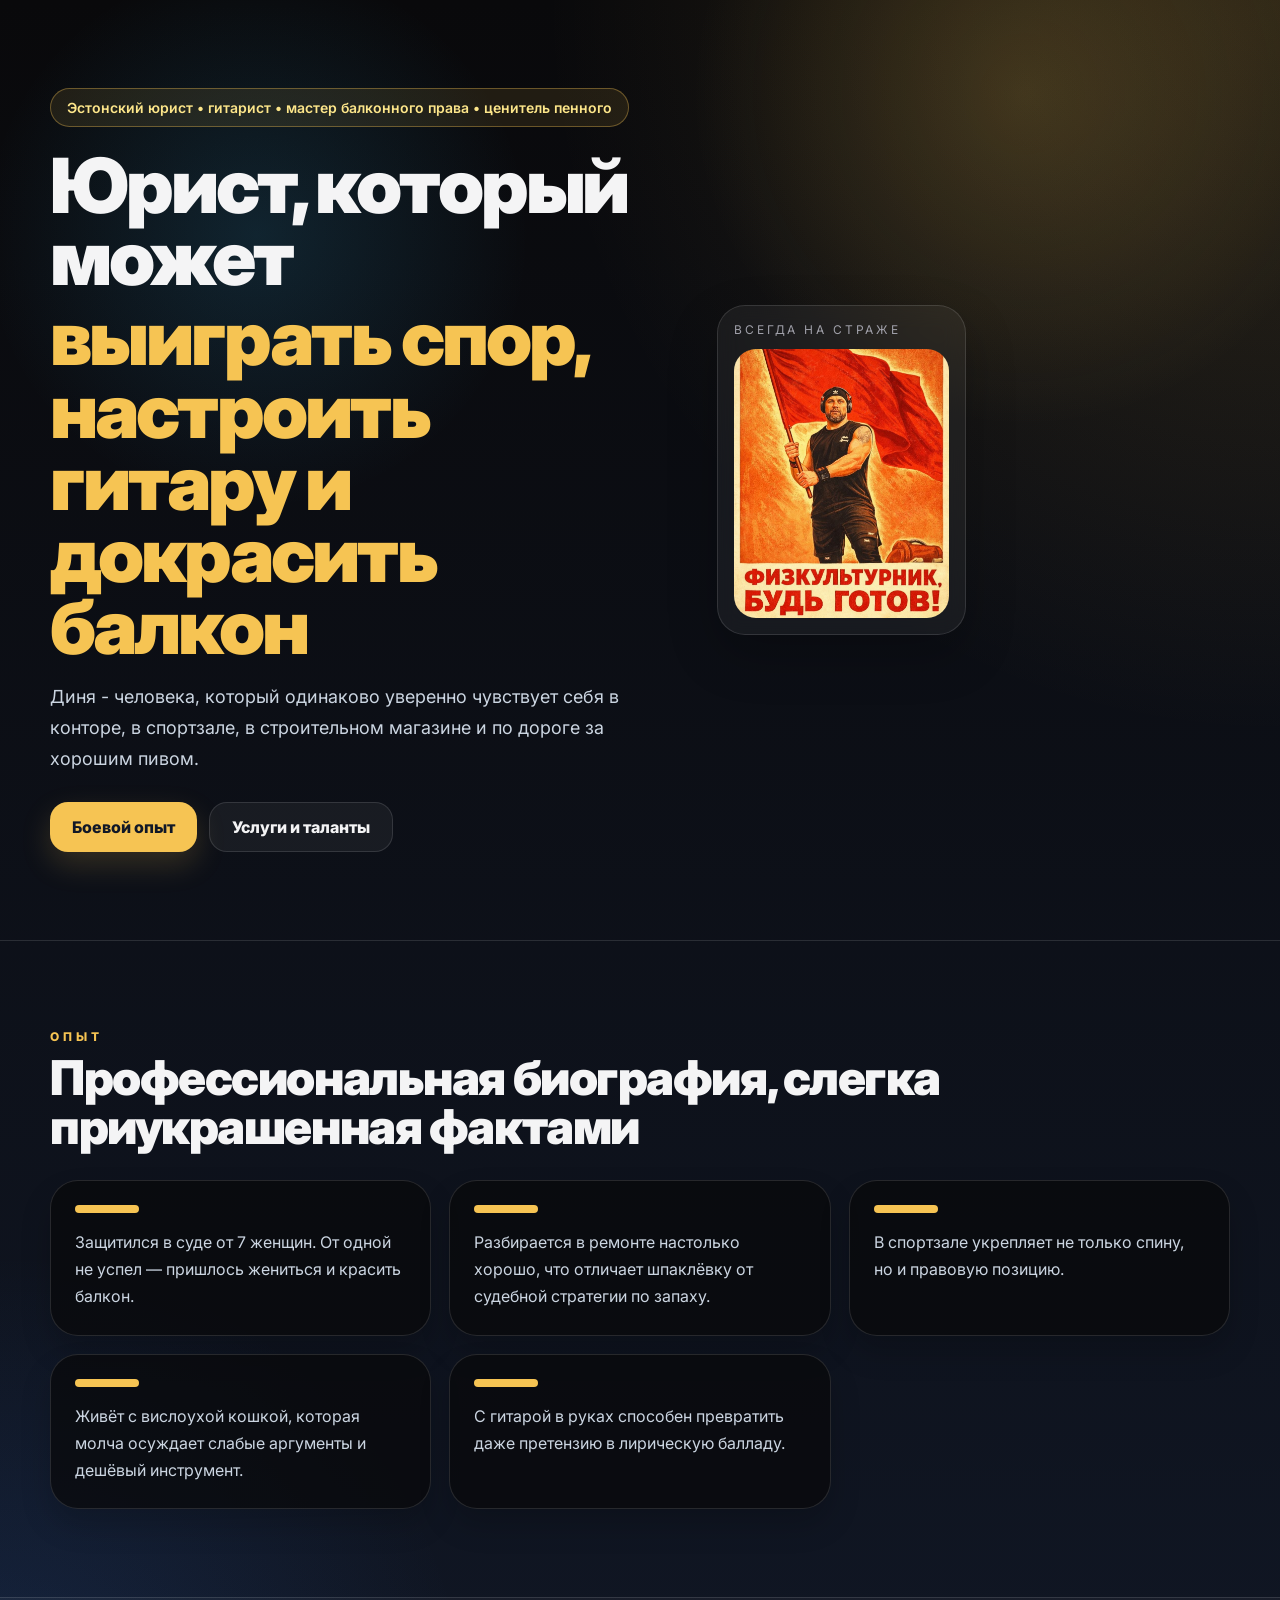
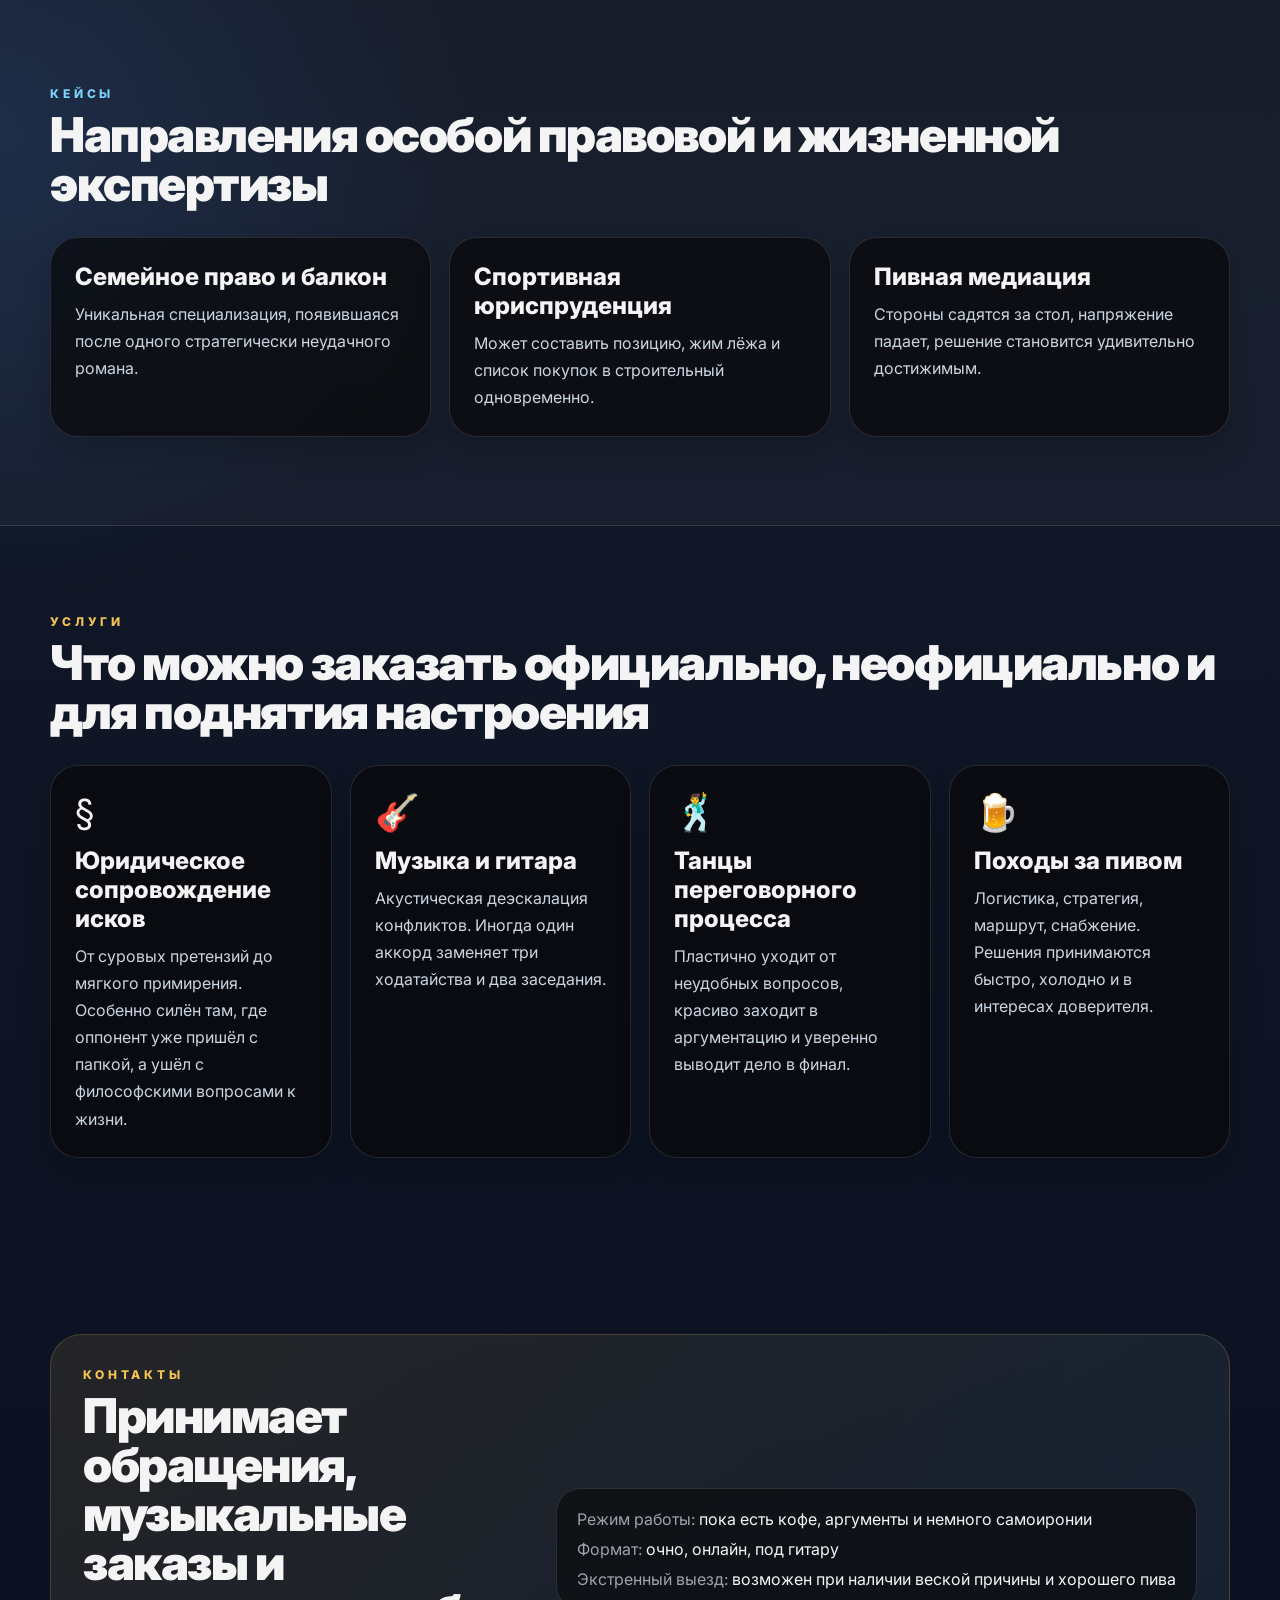
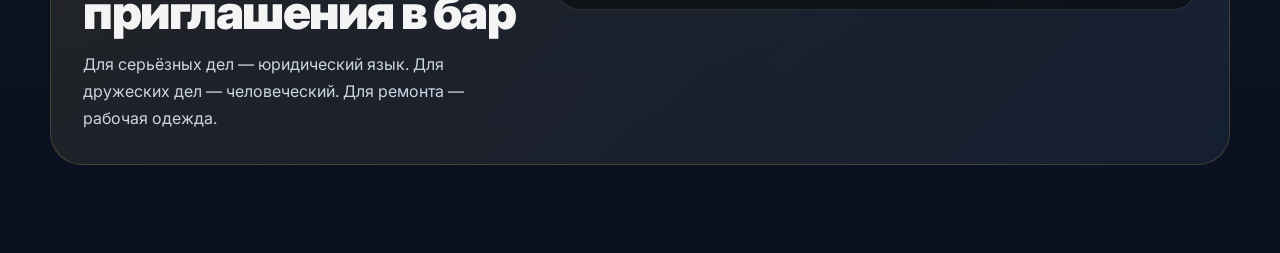
==== index.html @ 0b6e8598 "Update" ====
<!doctype html>
<html lang="ru">
<head>
  <meta charset="UTF-8" />
  <meta name="viewport" content="width=device-width, initial-scale=1.0" />
  <title>Ну, Диня, ёпта. Ваш юрист в Эстонии</title>
  <meta name="description" content="Шуточный сайт-визитка эстонского юриста: суды, гитара, ремонт, кошка и походы за пивом." />
  <link rel="preconnect" href="https://fonts.googleapis.com">
  <link rel="preconnect" href="https://fonts.gstatic.com" crossorigin>
  <link href="https://fonts.googleapis.com/css2?family=Inter:wght@400;500;700;800;900&display=swap" rel="stylesheet">
  <link rel="stylesheet" href="styles.css" />
</head>
<body>
  <header class="hero">
    <div class="hero__overlay"></div>
    <div class="container hero__grid">
      <div class="hero__content">
        <div class="badge">Эстонский юрист • гитарист • мастер балконного права • ценитель пенного</div>
        <h1>
          Юрист, который может
          <span>выиграть спор, настроить гитару и докрасить балкон</span>
        </h1>
        <p>
          Диня - человека, который одинаково уверенно чувствует себя в конторе,
          в спортзале, в строительном магазине и по дороге за хорошим пивом.
        </p>
        <div class="hero__actions">
          <a class="btn btn--primary" href="#experience">Боевой опыт</a>
          <a class="btn btn--ghost" href="#services">Услуги и таланты</a>
        </div>
      </div>
      <div class="hero__cards">
        <article class="image-card">
          <div class="image-card__label">Всегда на страже</div>
          <img src="assets/hero.png" alt="Карикатура эстонского юриста" />
        </article>
      </div>
    </div>
  </header>

  <main>
    <section id="experience" class="section container">
      <div class="section__head">
        <div class="section__eyebrow">Опыт</div>
        <h2>Профессиональная биография, слегка приукрашенная фактами</h2>
      </div>
      <div class="facts-grid">
        <article class="fact-card">
          <div class="fact-card__line"></div>
          <p>Защитился в суде от 7 женщин. От одной не успел — пришлось жениться и красить балкон.</p>
        </article>
        <article class="fact-card">
          <div class="fact-card__line"></div>
          <p>Разбирается в ремонте настолько хорошо, что отличает шпаклёвку от судебной стратегии по запаху.</p>
        </article>
        <article class="fact-card">
          <div class="fact-card__line"></div>
          <p>В спортзале укрепляет не только спину, но и правовую позицию.</p>
        </article>
        <article class="fact-card">
          <div class="fact-card__line"></div>
          <p>Живёт с вислоухой кошкой, которая молча осуждает слабые аргументы и дешёвый инструмент.</p>
        </article>
        <article class="fact-card">
          <div class="fact-card__line"></div>
          <p>С гитарой в руках способен превратить даже претензию в лирическую балладу.</p>
        </article>
      </div>
    </section>

    <section class="section section--alt">
      <div class="container">
        <div class="section__head">
          <div class="section__eyebrow section__eyebrow--blue">Кейсы</div>
          <h2>Направления особой правовой и жизненной экспертизы</h2>
        </div>
        <div class="cases-grid">
          <article class="case-card">
            <h3>Семейное право и балкон</h3>
            <p>Уникальная специализация, появившаяся после одного стратегически неудачного романа.</p>
          </article>
          <article class="case-card">
            <h3>Спортивная юриспруденция</h3>
            <p>Может составить позицию, жим лёжа и список покупок в строительный одновременно.</p>
          </article>
          <article class="case-card">
            <h3>Пивная медиация</h3>
            <p>Стороны садятся за стол, напряжение падает, решение становится удивительно достижимым.</p>
          </article>
        </div>
      </div>
    </section>

    <section id="services" class="section container">
      <div class="section__head">
        <div class="section__eyebrow">Услуги</div>
        <h2>Что можно заказать официально, неофициально и для поднятия настроения</h2>
      </div>
      <div class="services-grid">
        <article class="service-card">
          <div class="service-card__icon">§</div>
          <h3>Юридическое сопровождение исков</h3>
          <p>От суровых претензий до мягкого примирения. Особенно силён там, где оппонент уже пришёл с папкой, а ушёл с философскими вопросами к жизни.</p>
        </article>
        <article class="service-card">
          <div class="service-card__icon">🎸</div>
          <h3>Музыка и гитара</h3>
          <p>Акустическая деэскалация конфликтов. Иногда один аккорд заменяет три ходатайства и два заседания.</p>
        </article>
        <article class="service-card">
          <div class="service-card__icon">🕺</div>
          <h3>Танцы переговорного процесса</h3>
          <p>Пластично уходит от неудобных вопросов, красиво заходит в аргументацию и уверенно выводит дело в финал.</p>
        </article>
        <article class="service-card">
          <div class="service-card__icon">🍺</div>
          <h3>Походы за пивом</h3>
          <p>Логистика, стратегия, маршрут, снабжение. Решения принимаются быстро, холодно и в интересах доверителя.</p>
        </article>
      </div>
    </section>

    <section class="section container">
      <div class="contact-card">
        <div>
          <div class="section__eyebrow">Контакты</div>
          <h2>Принимает обращения, музыкальные заказы и приглашения в бар</h2>
          <p>Для серьёзных дел — юридический язык. Для дружеских дел — человеческий. Для ремонта — рабочая одежда.</p>
        </div>
        <div class="contact-meta">
          <div><span>Режим работы:</span> пока есть кофе, аргументы и немного самоиронии</div>
          <div><span>Формат:</span> очно, онлайн, под гитару</div>
          <div><span>Экстренный выезд:</span> возможен при наличии веской причины и хорошего пива</div>
        </div>
      </div>
    </section>
  </main>
</body>
</html>
---- styles.css ----
:root {
  --bg: #0f172a;
  --card: rgba(255,255,255,0.06);
  --card-solid: #18181b;
  --text: #f4f4f5;
  --muted: #cbd5e1;
  --line: rgba(255,255,255,0.12);
  --gold: #f6c453;
  --gold-deep: #edb726;
  --blue: #7dd3fc;
}

* { box-sizing: border-box; }
html { scroll-behavior: smooth; }
body {
  margin: 0;
  font-family: Inter, system-ui, sans-serif;
  color: var(--text);
  background:
    radial-gradient(circle at top right, rgba(246,196,83,.15), transparent 20%),
    radial-gradient(circle at left, rgba(59,130,246,.14), transparent 22%),
    linear-gradient(180deg, #09090b 0%, #111827 55%, #0b1020 100%);
}
img { display: block; max-width: 100%; }
.container { width: min(1180px, calc(100% - 32px)); margin: 0 auto; }
.section { padding: 88px 0; }
.section--alt { background: rgba(255,255,255,0.03); border-block: 1px solid var(--line); }
.section__head { margin-bottom: 28px; }
.section__eyebrow {
  margin-bottom: 10px;
  color: var(--gold);
  text-transform: uppercase;
  letter-spacing: .32em;
  font-size: 12px;
  font-weight: 800;
}
.section__eyebrow--blue { color: var(--blue); }
h1, h2, h3, p { margin: 0; }
h1 { font-size: clamp(42px, 6vw, 76px); line-height: 0.95; font-weight: 900; letter-spacing: -0.04em; }
h1 span { display: block; color: var(--gold); margin-top: 8px; }
h2 { font-size: clamp(30px, 4vw, 48px); line-height: 1.02; font-weight: 900; letter-spacing: -0.03em; }
h3 { font-size: 24px; font-weight: 800; }
p { line-height: 1.7; color: var(--muted); }

.hero { position: relative; overflow: hidden; border-bottom: 1px solid var(--line); }
.hero__overlay {
  position: absolute; inset: 0;
  background:
    radial-gradient(circle at 80% 10%, rgba(246,196,83,.16), transparent 25%),
    radial-gradient(circle at 20% 25%, rgba(56,189,248,.14), transparent 22%);
}
.hero__grid {
  position: relative;
  display: grid;
  grid-template-columns: 1.1fr 0.9fr;
  gap: 40px;
  align-items: center;
  padding: 88px 0;
}
.hero__content p { max-width: 700px; font-size: 18px; margin-top: 20px; }
.badge {
  display: inline-flex;
  padding: 10px 16px;
  border-radius: 999px;
  border: 1px solid rgba(246,196,83,.35);
  background: rgba(246,196,83,.10);
  color: #fde68a;
  font-size: 14px;
  font-weight: 600;
  margin-bottom: 22px;
}
.hero__actions { display: flex; flex-wrap: wrap; gap: 12px; margin-top: 28px; }
.btn {
  display: inline-flex;
  align-items: center;
  justify-content: center;
  padding: 14px 22px;
  border-radius: 18px;
  text-decoration: none;
  font-weight: 800;
  transition: transform .2s ease, background .2s ease, border-color .2s ease;
}
.btn:hover { transform: translateY(-2px); }
.btn--primary { background: var(--gold); color: #111827; box-shadow: 0 12px 30px rgba(246,196,83,.18); }
.btn--ghost { color: var(--text); border: 1px solid var(--line); background: rgba(255,255,255,.05); }
.hero__cards {
  display: grid;
  grid-template-columns: repeat(2, 1fr);
  gap: 16px;
}
.image-card {
  background: rgba(255,255,255,.05);
  border: 1px solid var(--line);
  border-radius: 28px;
  padding: 16px;
  backdrop-filter: blur(12px);
  box-shadow: 0 20px 50px rgba(0,0,0,.22);
}
.image-card__label {
  font-size: 12px;
  text-transform: uppercase;
  letter-spacing: .24em;
  color: #a1a1aa;
  margin-bottom: 12px;
}
.image-card img {
  border-radius: 22px;
  aspect-ratio: 4 / 5;
  width: 100%;
  object-fit: cover;
}
.facts-grid, .cases-grid, .services-grid {
  display: grid;
  gap: 18px;
}
.facts-grid { grid-template-columns: repeat(3, 1fr); }
.fact-card, .case-card, .service-card {
  border: 1px solid var(--line);
  border-radius: 28px;
  background: rgba(9,9,11,.72);
  padding: 24px;
  box-shadow: 0 16px 30px rgba(0,0,0,.18);
}
.fact-card__line {
  width: 64px; height: 8px; border-radius: 999px;
  background: var(--gold); margin-bottom: 16px;
}
.cases-grid { grid-template-columns: repeat(3, 1fr); }
.case-card p, .service-card p { margin-top: 10px; }
.services-grid { grid-template-columns: repeat(4, 1fr); }
.service-card__icon { font-size: 36px; margin-bottom: 12px; }
.contact-card {
  border: 1px solid rgba(246,196,83,.2);
  border-radius: 32px;
  padding: 32px;
  background: linear-gradient(135deg, rgba(246,196,83,.10), rgba(125,211,252,.08));
  display: grid;
  grid-template-columns: 1fr auto;
  gap: 24px;
  align-items: center;
}
.contact-card p { margin-top: 14px; max-width: 760px; }
.contact-meta {
  border: 1px solid var(--line);
  border-radius: 24px;
  background: rgba(9,9,11,.62);
  padding: 20px;
  min-width: 340px;
}
.contact-meta div + div { margin-top: 10px; }
.contact-meta span { color: #a1a1aa; }

@media (max-width: 1050px) {
  .hero__grid, .contact-card { grid-template-columns: 1fr; }
  .hero__cards { grid-template-columns: repeat(2, minmax(0, 1fr)); }
  .facts-grid, .cases-grid { grid-template-columns: repeat(2, 1fr); }
  .services-grid { grid-template-columns: repeat(2, 1fr); }
  .contact-meta { min-width: 0; }
}
@media (max-width: 700px) {
  .section { padding: 64px 0; }
  .hero__grid { padding: 64px 0; gap: 28px; }
  .hero__cards, .facts-grid, .cases-grid, .services-grid { grid-template-columns: 1fr; }
  .image-card, .fact-card, .case-card, .service-card { border-radius: 24px; }
  .btn { width: 100%; }
}
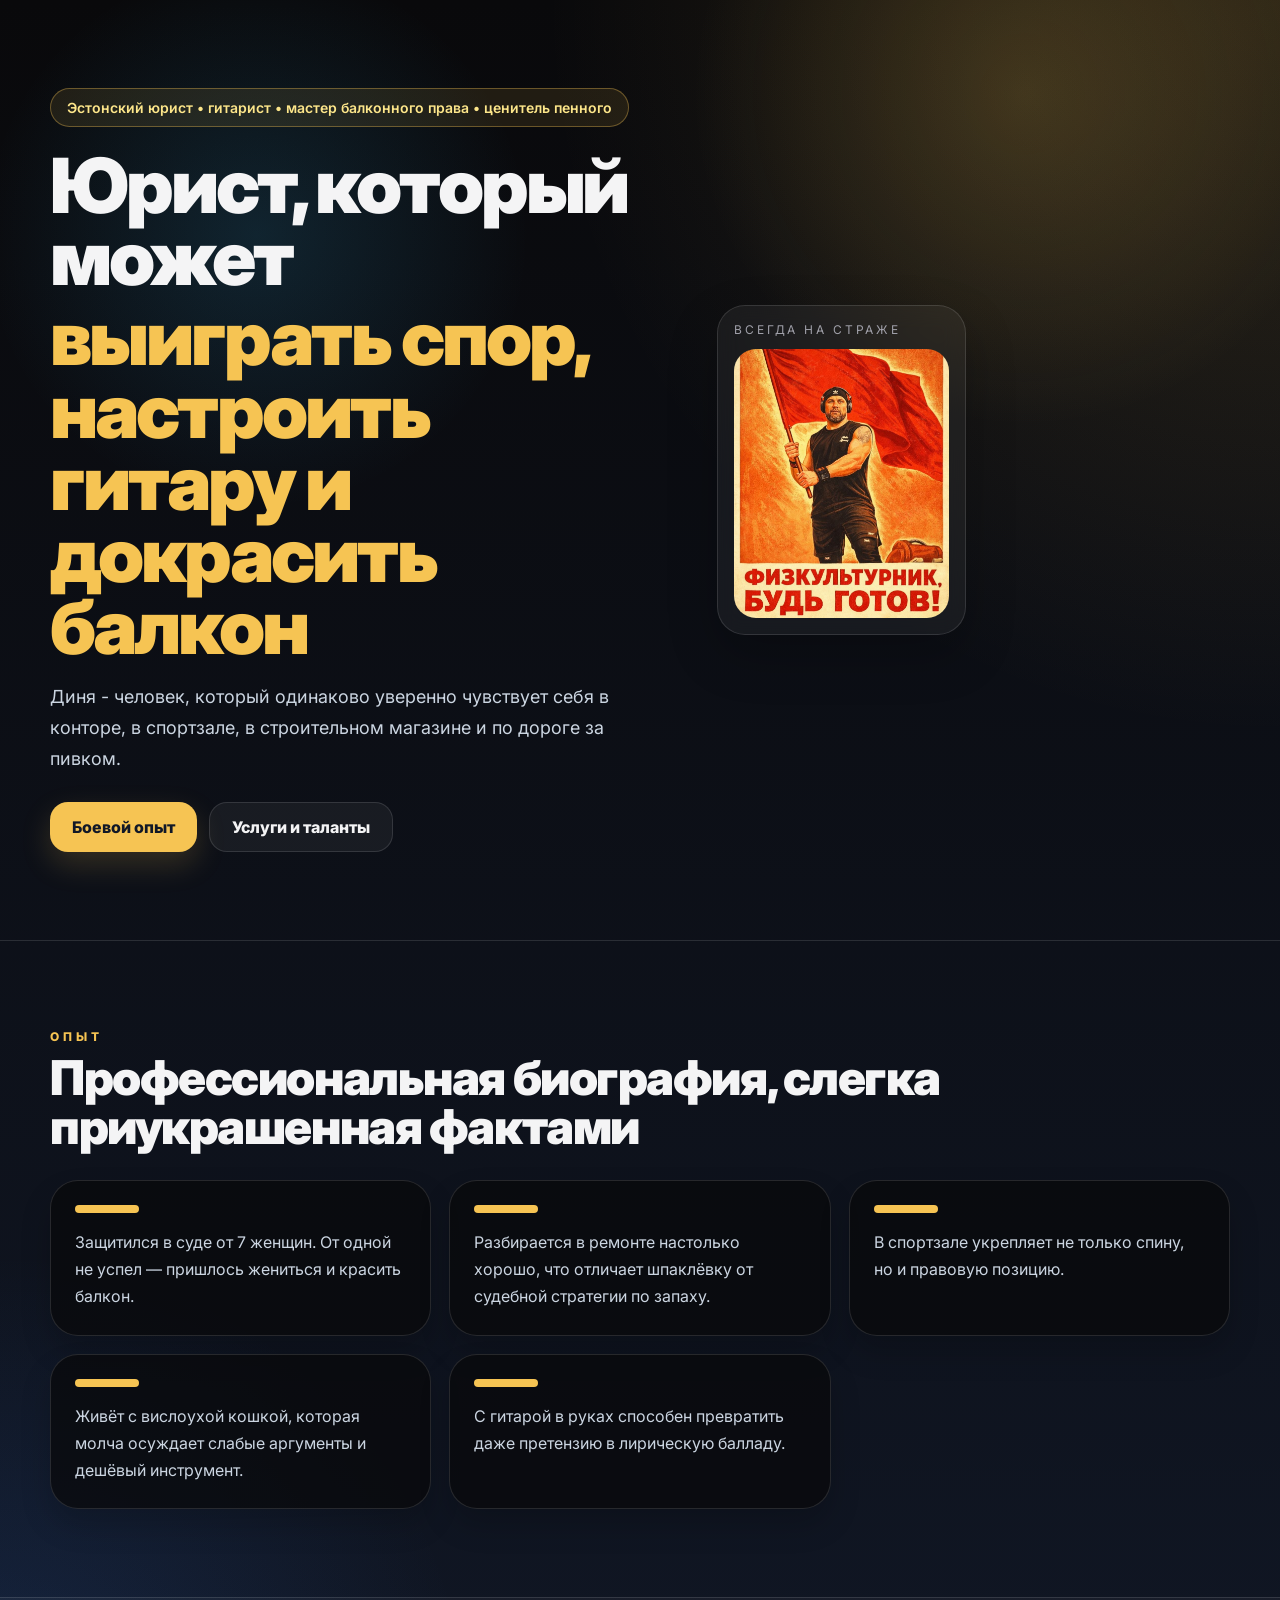
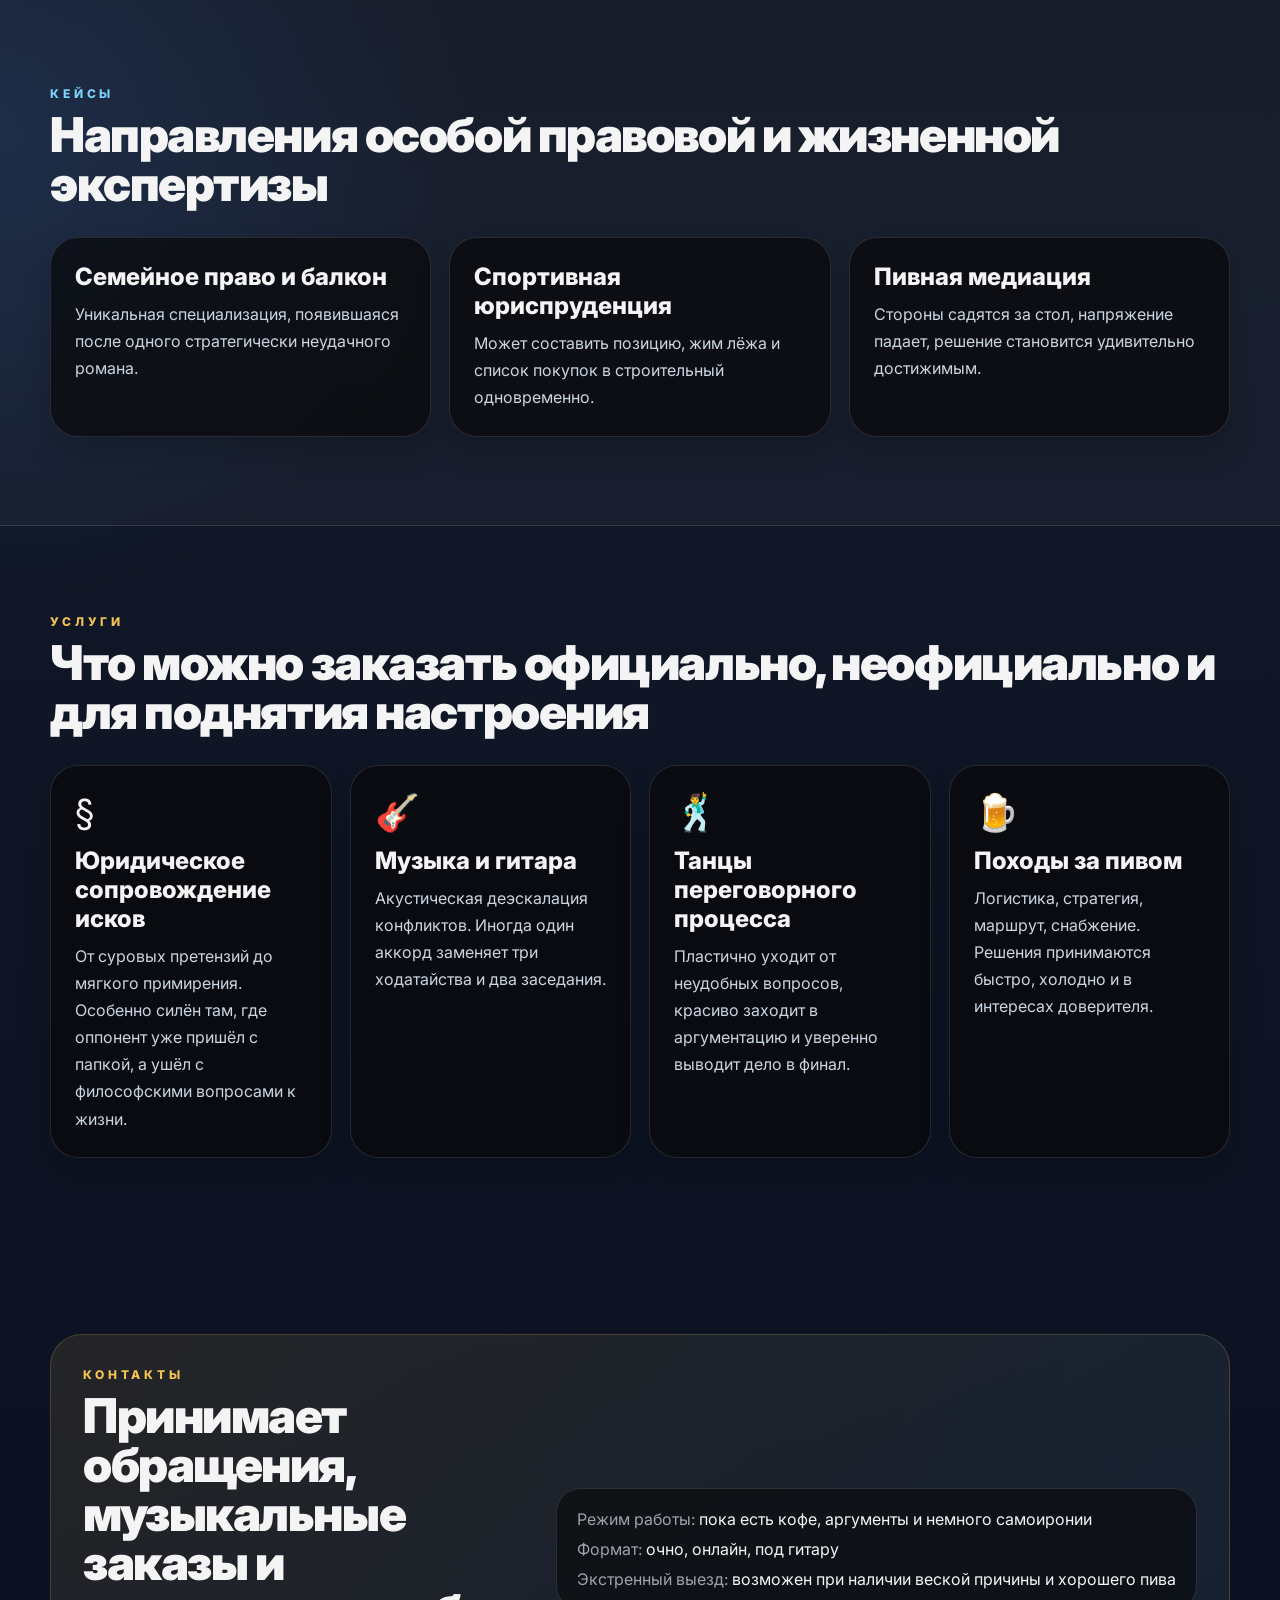
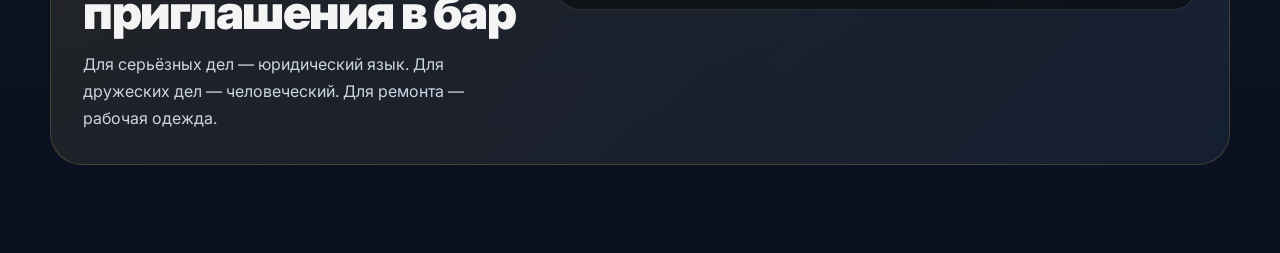
==== commit 241eb154: "Fix" ====
--- a/index.html
+++ b/index.html
@@ -4,7 +4,9 @@
   <meta charset="UTF-8" />
   <meta name="viewport" content="width=device-width, initial-scale=1.0" />
   <title>Ну, Диня, ёпта. Ваш юрист в Эстонии</title>
-  <meta name="description" content="Шуточный сайт-визитка эстонского юриста: суды, гитара, ремонт, кошка и походы за пивом." />
+  <meta name="description" content="Суды, гитара, ремонт, кошка и походы за пивом." />
+  <meta property="og:description" content="Суды, гитара, ремонт, кошка и походы за пивом.">
+  <meta property="og:image" content="https://https://dinyalawyer.github.io/assets/hero.png">
   <link rel="preconnect" href="https://fonts.googleapis.com">
   <link rel="preconnect" href="https://fonts.gstatic.com" crossorigin>
   <link href="https://fonts.googleapis.com/css2?family=Inter:wght@400;500;700;800;900&display=swap" rel="stylesheet">
@@ -21,8 +23,8 @@
           <span>выиграть спор, настроить гитару и докрасить балкон</span>
         </h1>
         <p>
-          Диня - человека, который одинаково уверенно чувствует себя в конторе,
-          в спортзале, в строительном магазине и по дороге за хорошим пивом.
+          Диня - человек, который одинаково уверенно чувствует себя в конторе,
+          в спортзале, в строительном магазине и по дороге за пивком.
         </p>
         <div class="hero__actions">
           <a class="btn btn--primary" href="#experience">Боевой опыт</a>
